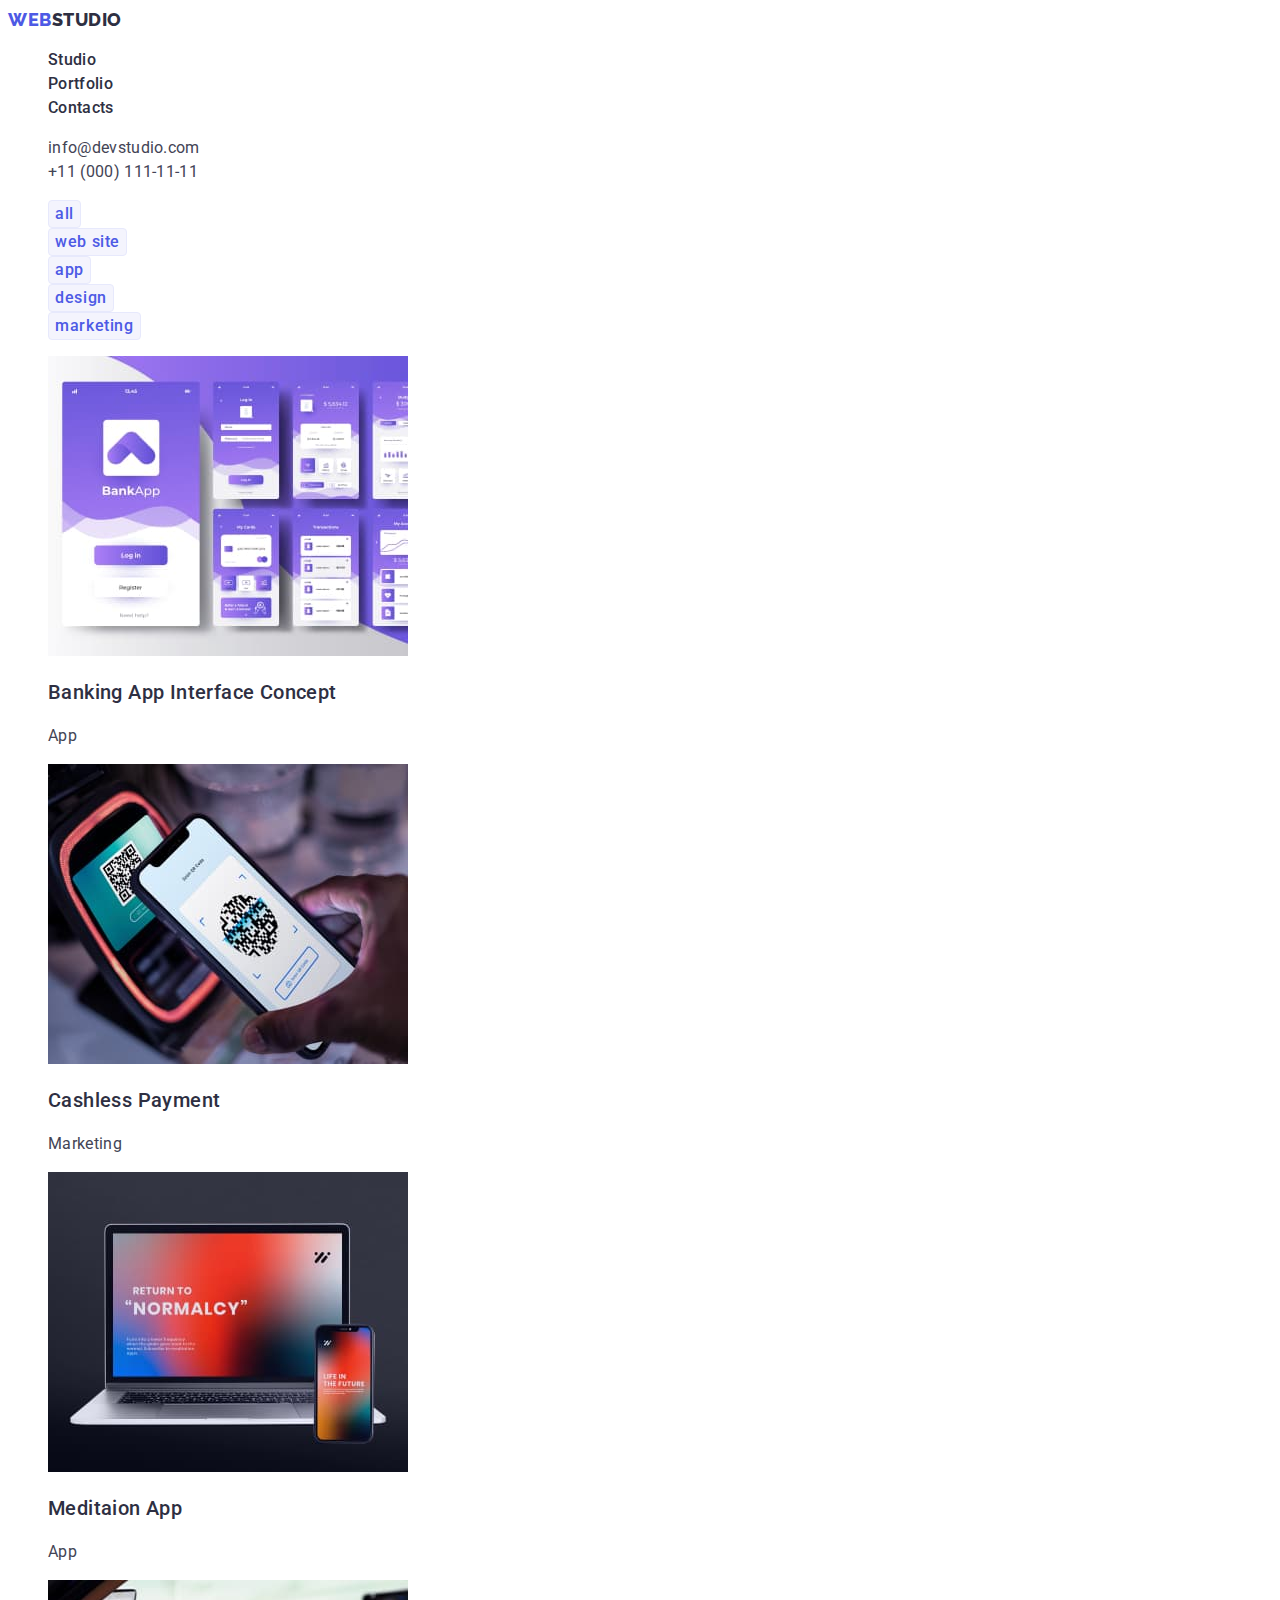
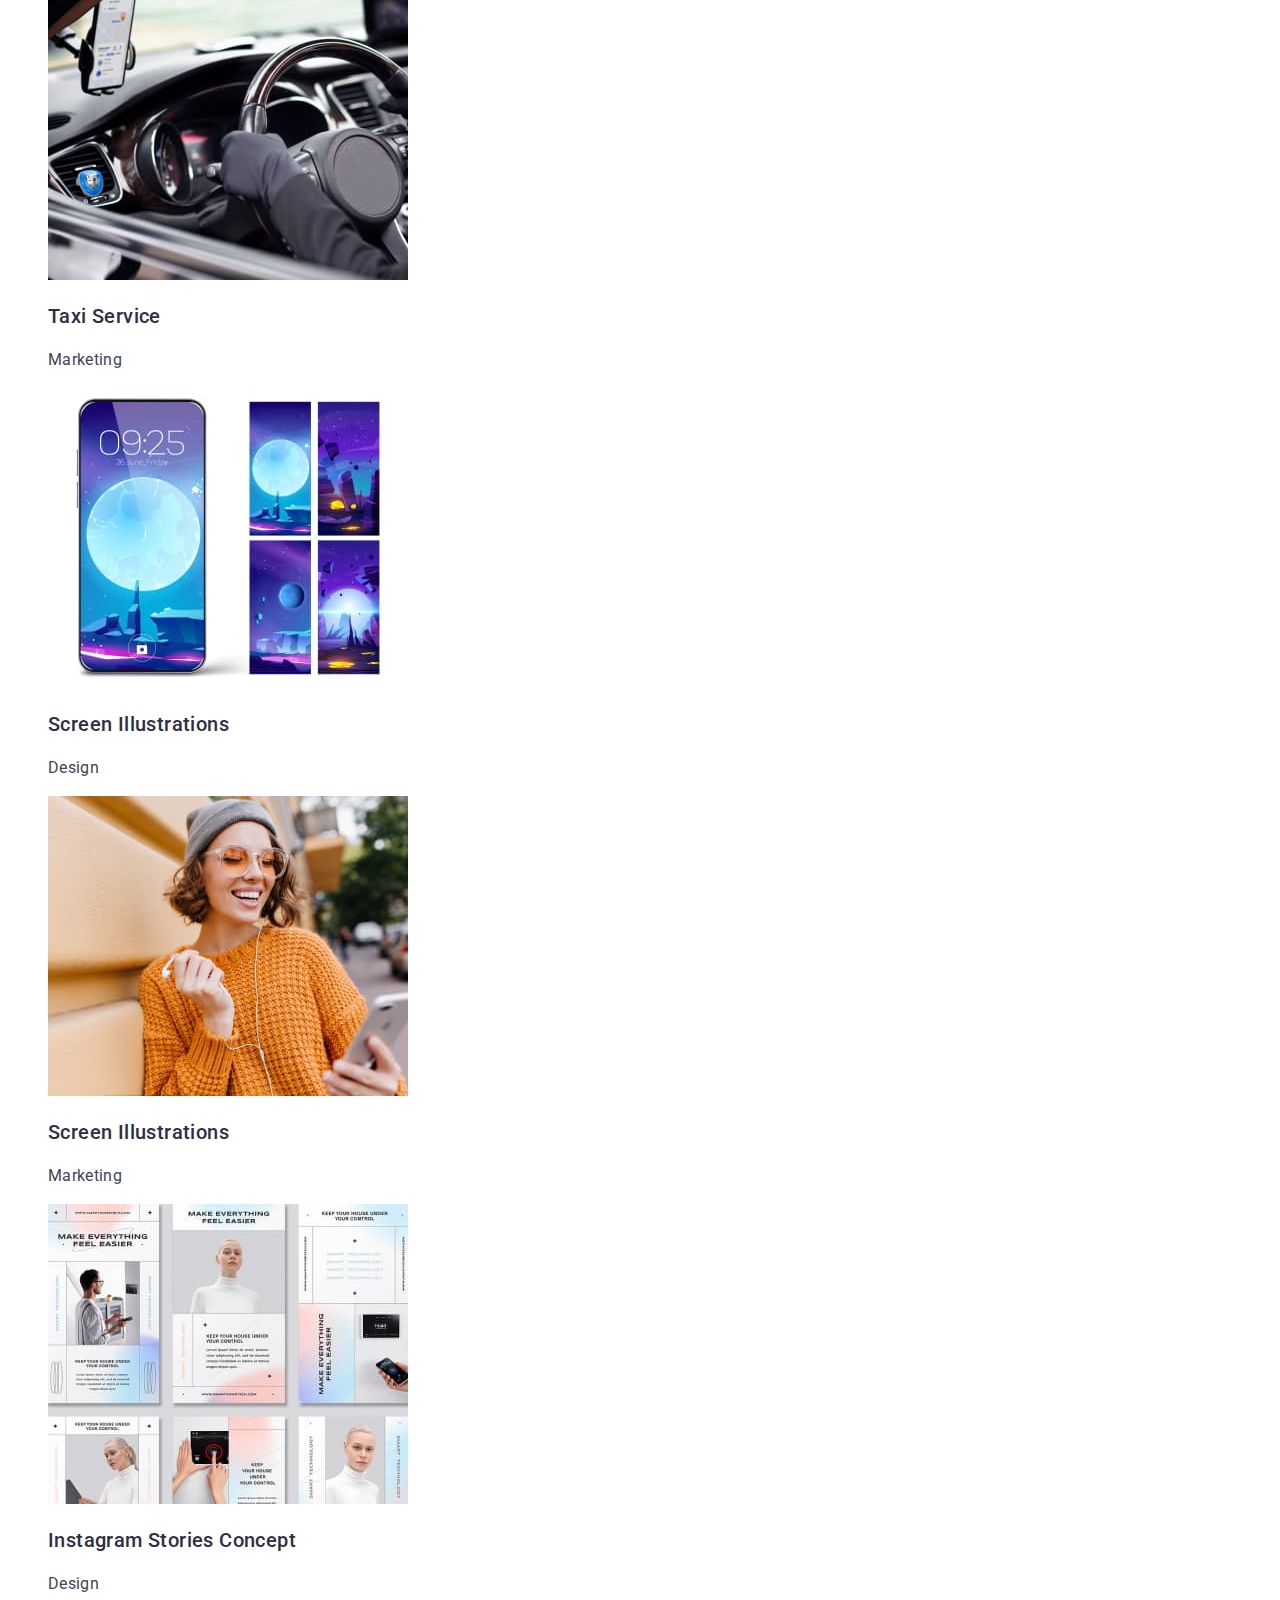
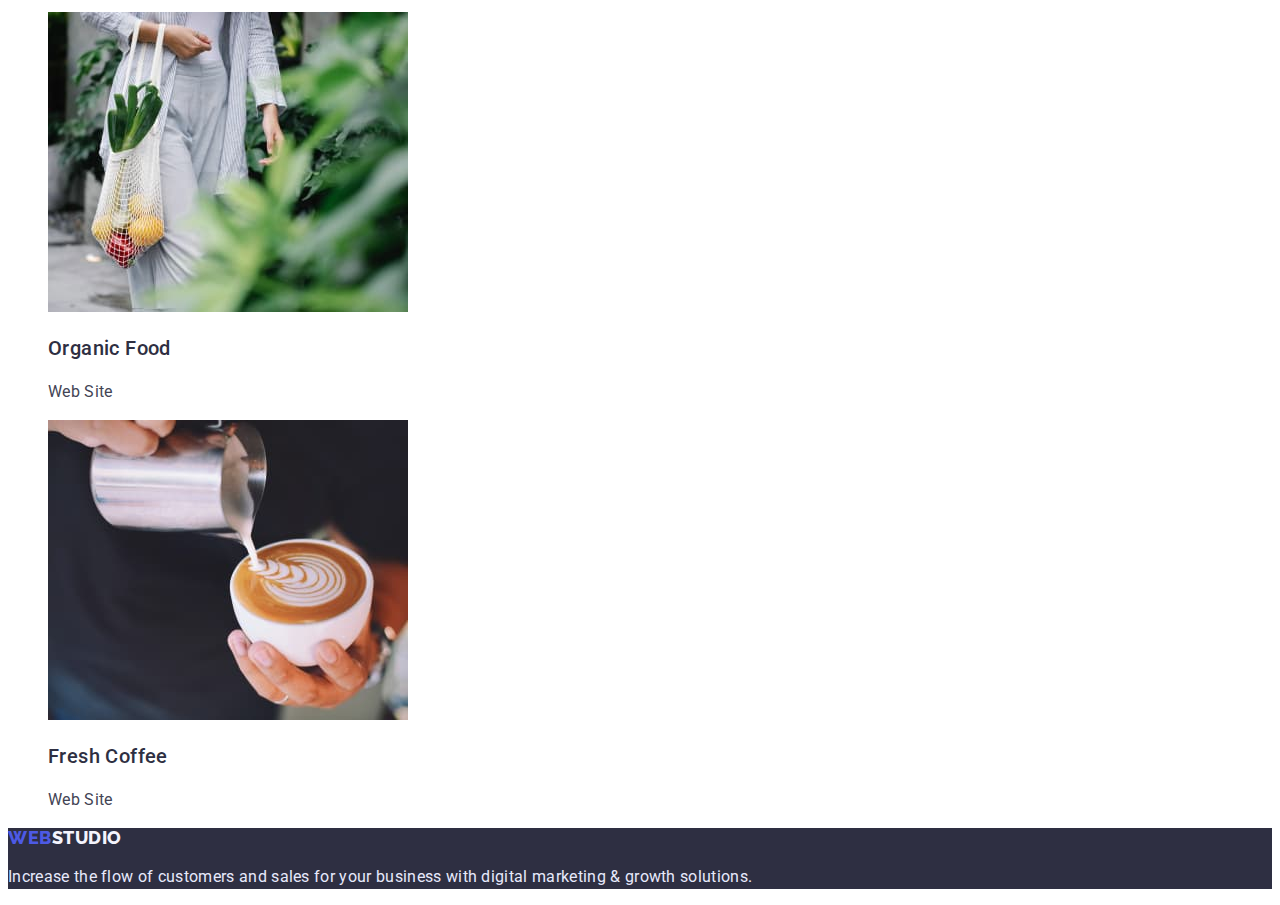
==== portfolio.html @ c7d8d685 "cloned home work 2" ====
<!DOCTYPE html>
<html lang="en">
<head>
    <meta charset="UTF-8">
    <meta http-equiv="X-UA-Compatible" content="IE=edge">
    <meta name="viewport" content="width=device-width, initial-scale=1.0">
    <title>Portfolio</title>
    <link rel="preconnect" href="https://fonts.googleapis.com">
    <link rel="preconnect" href="https://fonts.gstatic.com" crossorigin>
    <link href="https://fonts.googleapis.com/css2?family=Raleway:wght@700;800&family=Roboto:wght@400;500;700&display=swap" rel="stylesheet">
    <link rel="stylesheet" href="./css/style.css">
</head>
<body>

    <!-- HEADER -->

    <header class="header">
        <nav class="header-navigation">
            <a class="header-logo link" href="">
                <span class="header-logo-web">Web</span>Studio
            </a>
            <ul class="header-list list">
                <li class="header-item">
                    <a class="header-link link" href="./index.html">Studio</a>
                </li>
                <li class="header-item">
                    <a class="header-link link" href="./portfolio.html">Portfolio</a>
                </li>
                <li class="header-item">
                    <a class="header-link link" href="">Contacts</a>
                </li>
            </ul>
        </nav>
        <address class="header-contacts">
            <ul class="header-contacts-list list">
                <li class="header-contacts-item">
                    <a class="header-contacts-link link" href="mailto:info@devstudio.com">info@devstudio.com</a>
                </li>
                <li class="header-contacts-item">
                    <a class="header-contacts-link link" href="tel:+110001111111">+11 (000) 111-11-11</a>
                </li>
            </ul>
        </address>
        <main>
            <section>
                <ul class="filter list">
                    <li class="filter-item">
                        <button class="filter-btn" type="button">all</button> 
                    </li>
                    <li class="filter-item">
                        <button class="filter-btn" type="button">web site</button> 
                    </li>
                    <li class="filter-item">
                        <button class="filter-btn" type="button">app</button> 
                    </li>
                    <li class="filter-item">
                        <button class="filter-btn" type="button">design</button> 
                    </li>
                    <li class="filter-item">
                        <button class="filter-btn" type="button">marketing</button> 
                    </li>
                </ul>
                <ul class="filter-cards list">
                    <li class="filter-cards-item">
                        <img src="./images/portfolio-photo/1.jpg" alt="seven scrins">
                        <h3 class="filter-cards-title">Banking App Interface Concept</h3>
                        <p class="filter-cards-text">App</p>
                    </li>
                    <li class="filter-cards-item">
                        <img src="./images/portfolio-photo/2.jpg" alt="qr code scaner" width="360" height="300">
                        <h3 class="filter-cards-title">Cashless Payment</h3>
                        <p class="filter-cards-text">Marketing</p>
                    </li>
                    <li class="filter-cards-item">
                        <img src="./images/portfolio-photo/3.jpg" alt="laptop and phone" width="360" height="300">
                        <h3 class="filter-cards-title">Meditaion App</h3>
                        <p class="filter-cards-text">App</p>
                    </li>
                    <li class="filter-cards-item">
                        <img src="./images/portfolio-photo/4.jpg" alt="car and phone" width="360" height="300">
                        <h3 class="filter-cards-title">Taxi Service</h3>
                        <p class="filter-cards-text">Marketing</p>
                    </li>
                    <li class="filter-cards-item">
                        <img src="./images/portfolio-photo/5.jpg" alt="phone and screens" width="360" height="300">
                        <h3 class="filter-cards-title">Screen Illustrations</h3>
                        <p class="filter-cards-text">Design</p>
                    </li>
                    <li class="filter-cards-item">
                        <img src="./images/portfolio-photo/6.jpg" alt="women watch in phone" width="360" height="300">
                        <h3 class="filter-cards-title">Screen Illustrations</h3>
                        <p class="filter-cards-text">Marketing</p>
                    </li>
                    <li class="filter-cards-item">
                        <img src="./images/portfolio-photo/7.jpg" alt="Instagram stories content" width="360" height="300">
                        <h3 class="filter-cards-title">Instagram Stories Concept</h3>
                        <p class="filter-cards-text">Design</p>
                    </li>
                    <li class="filter-cards-item">
                        <img src="./images/portfolio-photo/8.jpg" alt="fruits organic" width="360" height="300">
                        <h3 class="filter-cards-title">Organic Food</h3>
                        <p class="filter-cards-text">Web Site</p>
                    </li>
                    <li class="filter-cards-item">
                        <img src="./images/portfolio-photo/9.jpg" alt="cup of coffee" width="360" height="300" >
                        <h3 class="filter-cards-title">Fresh Coffee</h3>
                        <p class="filter-cards-text">Web Site</p>
                    </li>
                </ul>
            </section>
        </main>

        <!-- FOOTER -->

        <footer class="footer">
        <a class="footer-logo link" href="./index.html">
            <span class="footer-logo-web">Web</span><span class="fooret-logo-studio">Studio</span> 
        </a>
        <p class="footer-text">
            Increase the flow of customers and sales for your business with digital marketing & growth solutions.
        </p>
        </footer>
</body>
</html>
---- css/style.css ----
body {
    font-family: 'roboto', sans-serif;
    color:var(--primary-text-color);
} 

:root{
    --primary-title-color:#2E2F42;
    --secondary-title-color: #fff;
    --accent-color:#4D5AE5;
    --primary-text-color: #434455;
    --secondary-text-color: #fff;
    --primary-background-color: #fff;
    --secondary-background-color: #2E2F42;
    --primary-btn-color:  #F4F4FD;
    --accent-btn-color: #404BBF;
    
}

.list {
    list-style: none;
}

.link {
    text-decoration: none;
}

.visually-hidden {
    position: absolute;
    width: 1px;
    height: 1px;
    margin: -1px;
    border: 0;
    padding: 0;
    
    white-space: nowrap;
    clip-path: inset(100%);
    clip: rect(0 0 0 0);
    overflow: hidden;
}

/* ------------------------- HEADER ------------------------- */

.header {
}
.header-navigation {
}

.header-logo {
font-family: 'Raleway', sans-serif;
font-style: normal;
font-weight: 800;
font-size: 18px;
line-height: 1.33;
letter-spacing: 0.03em;
text-transform: uppercase;
color: var(--primary-title-color);
}
.header-logo-web{
    color: var(--accent-color);
}
.header-list {
}
.header-item {
}
.header-link {
    font-weight: 500;
    font-size: 16px;
    line-height: 1.5;
    letter-spacing: 0.02em;
    color: var(--primary-title-color);
}

.header-link:focus,
.header-link:hover {
    color:var(--accent-color);
}

.header-contacts {
}

.header-contacts-list {
}

.header-contacts-item {
}

.header-contacts-link {
    font-size: 16px;
    font-style: normal;
    line-height: 1.5;
    letter-spacing: 0.02em;
    color: var(--primary-text-color);
}

.header-contacts-link:focus,
.header-contacts-link:hover {
    color: var(--accent-color);
}

/* ------------------------- HERO------------------------- */

.hero {
    background-color: var(--secondary-background-color)
}

.hero-title {
    font-weight: 700;
    font-size: 56px;
    line-height: 1.07;
    letter-spacing: 0.02em;
    color: #FFFFFF;
}

.hero-btn {
    font-family: 'roboto', sans-serif;
    background-color: #4D5AE5;
    cursor: pointer;
    font-weight: 500;
    font-size: 16px;
    line-height: 1.5;
    letter-spacing: 0.04em;
    color: #FFFFFF;
}

/* ------------------------- OUR FEATURES ------------------------- */

.our-features {

}
.our-features-title {
}
.our-features-list {
    padding: 0;
}
.list {
}
.our-features-item {
}
.our-features-secondary-title {
    font-weight: 500;
    font-size: 20px;
    line-height: 1.2;
    letter-spacing: 0.02em;
    color: var(--primary-title-color);
}
.our-features-text {
    font-size: 16px;
    line-height: 1.5;
    letter-spacing: 0.02em;
}

/* ------------------------- WHAT ARE WE DOING ------------------------- */

.what-are-we-doing {
}
.what-are-we-doing-title {
    font-weight: 700;
    font-size: 36px;
    line-height: 1.11;
    letter-spacing: 0.02em;
    text-transform: capitalize;
    color: var(--primary-title-color);
}
.what-are-we-doing-list {
}
.what-are-we-doing-item {
}

/* ------------------------- OUR TEAM ------------------------- */
.our-team {
    background-color: #F4F4FD;;
}
.our-team-title {
    font-weight: 700;
    font-size: 36px;
    line-height: 1.11;
    letter-spacing: 0.02em;
    text-transform: capitalize;
    color: var(--primary-title-color);
}
.our-team-list {
}
.our-team-item {
    background-color: var(--primary-background-color);
}
.our-team-secondary-title {
    font-weight: 500;
    font-size: 20px;
    line-height: 1.2;
    letter-spacing: 0.02em;
    color: var(--primary-title-color);
}
.our-team-text {
    font-size: 16px;
    line-height: 1.5;
    letter-spacing: 0.02em;
}

/* ------------------------- FOOTER ------------------------- */
.footer {
    background-color: var(--secondary-background-color);
}
.footer-logo {
    font-family: 'Raleway';
    font-weight: 800;
    font-size: 18px;
    line-height: 1.16;
    letter-spacing: 0.03em;
    text-transform: uppercase;

}
.footer-logo-web { 
    color: #4D5AE5;
}
.fooret-logo-studio {
    color: #F4F4FD;

}
.footer-text {
    font-size: 16px;
    line-height: 1.5;
    letter-spacing: 0.02em;
    color: #E7E9FC;
}

/* ------------------------------- PORTFOLIO ------------------------------- */
.filter {
}
.filter-item {
}
.filter-btn {
    font-family: 'roboto', sans-serif;
    background: var(--primary-btn-color);
    border: 1px solid #E7E9FC;
    border-radius: 4px;
    font-weight: 500;
    font-size: 16px;
    line-height: 1.5;
    letter-spacing: 0.04em;
    color: #4D5AE5;
    cursor: pointer;
}

.filter-btn:hover,
.filter-btn:focus {
    background-color: var(--accent-btn-color);
    color: #fff;
}
.filter-cards {
}
.filter-cards-item {
}
.filter-cards-title {
    font-weight: 500;
    font-size: 20px;
    line-height: 1.2;
    letter-spacing: 0.02em;
    color: var(--primary-title-color);
}
.filter-cards-text {
    font-size: 16px;
    line-height: 1.5;
    letter-spacing: 0.02em;
}
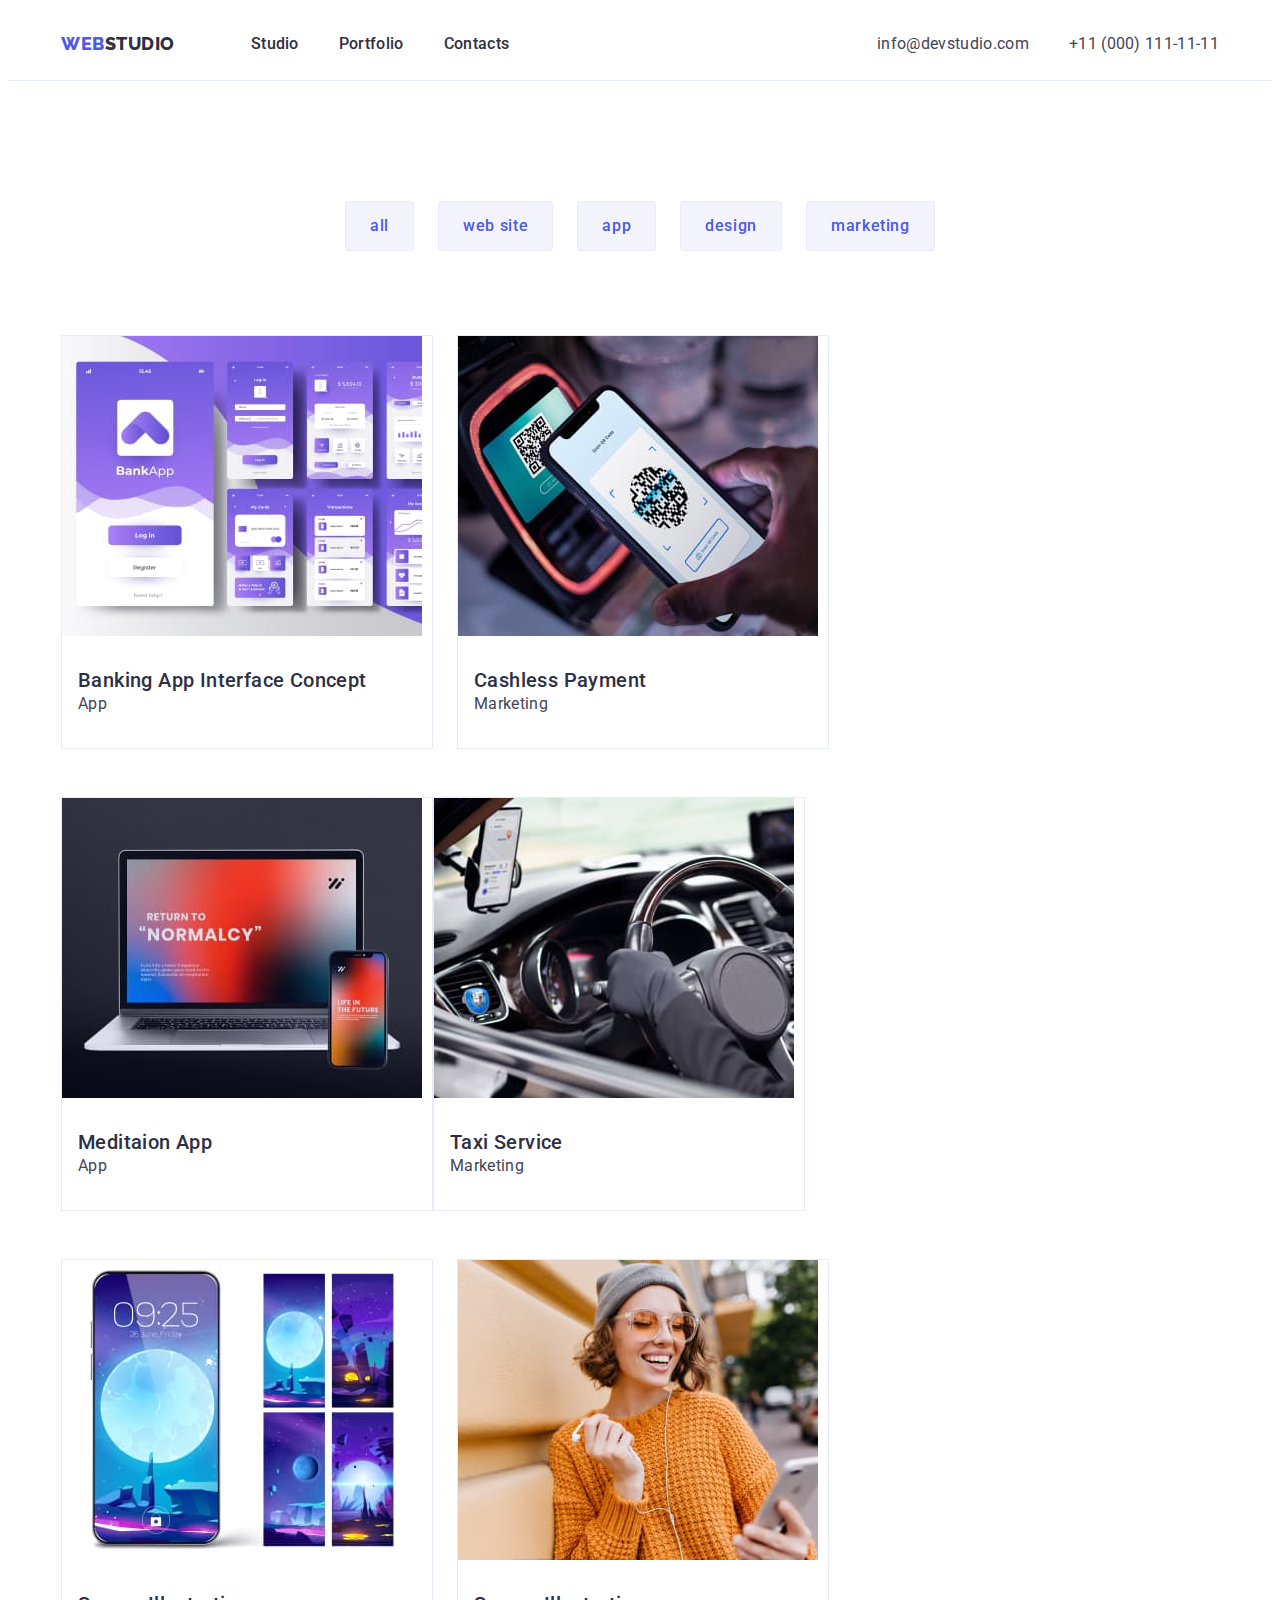
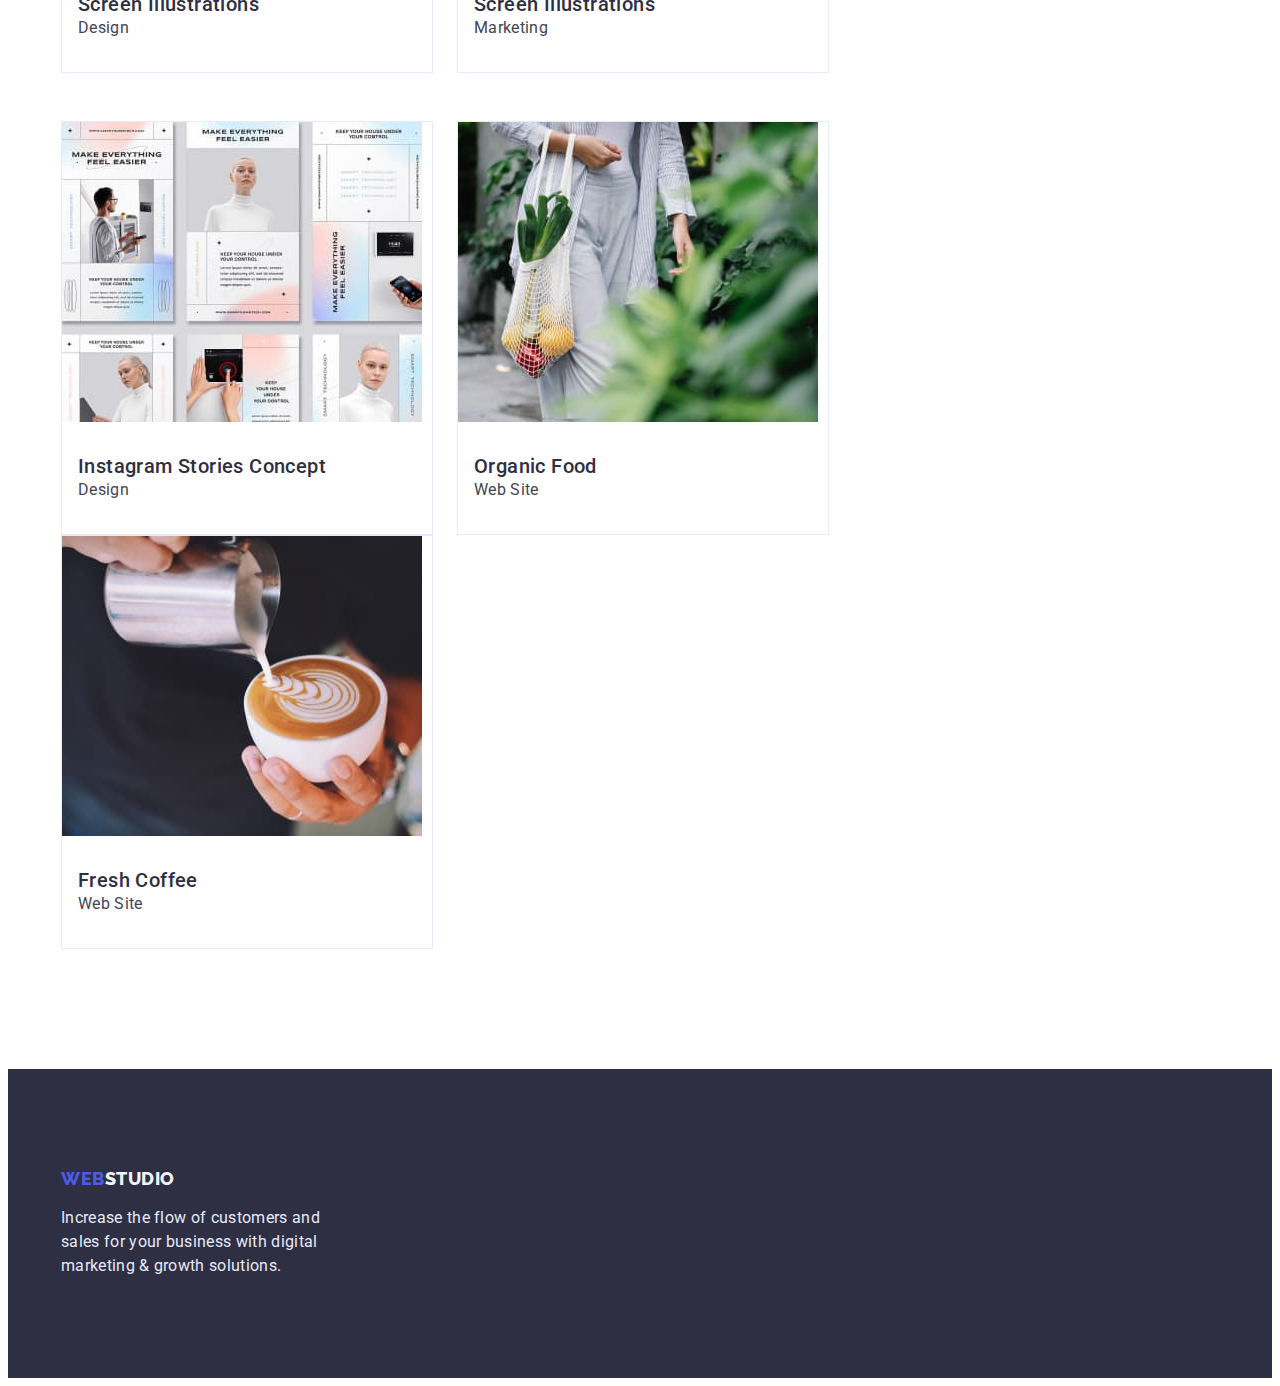
==== commit fb9eabb2: "fixed homework 3" ====
--- a/portfolio.html
+++ b/portfolio.html
@@ -8,117 +8,133 @@
     <link rel="preconnect" href="https://fonts.googleapis.com">
     <link rel="preconnect" href="https://fonts.gstatic.com" crossorigin>
     <link href="https://fonts.googleapis.com/css2?family=Raleway:wght@700;800&family=Roboto:wght@400;500;700&display=swap" rel="stylesheet">
+    <link rel="stylesheet" href="https://cdnjs.cloudflare.com/ajax/libs/modern-normalize/1.1.0/modern-normalize.min.css" integrity="sha512-wpPYUAdjBVSE4KJnH1VR1HeZfpl1ub8YT/NKx4PuQ5NmX2tKuGu6U/JRp5y+Y8XG2tV+wKQpNHVUX03MfMFn9Q==" crossorigin="anonymous" referrerpolicy="no-referrer" />
     <link rel="stylesheet" href="./css/style.css">
 </head>
 <body>
 
     <!-- HEADER -->
-
     <header class="header">
-        <nav class="header-navigation">
-            <a class="header-logo link" href="">
-                <span class="header-logo-web">Web</span>Studio
-            </a>
-            <ul class="header-list list">
-                <li class="header-item">
-                    <a class="header-link link" href="./index.html">Studio</a>
-                </li>
-                <li class="header-item">
-                    <a class="header-link link" href="./portfolio.html">Portfolio</a>
-                </li>
-                <li class="header-item">
-                    <a class="header-link link" href="">Contacts</a>
-                </li>
-            </ul>
-        </nav>
-        <address class="header-contacts">
-            <ul class="header-contacts-list list">
-                <li class="header-contacts-item">
-                    <a class="header-contacts-link link" href="mailto:info@devstudio.com">info@devstudio.com</a>
-                </li>
-                <li class="header-contacts-item">
-                    <a class="header-contacts-link link" href="tel:+110001111111">+11 (000) 111-11-11</a>
-                </li>
-            </ul>
-        </address>
+        <div class="container header-container">
+            <nav class="header-navigation">
+                <a class="header-logo link" href="">
+                    <span class="header-logo-web">Web</span>Studio
+                </a>
+                <ul class="header-list list">
+                    <li class="header-item"><a class="header-link link" href="./index.html">Studio</a></li>
+                    <li class="header-item"><a class="header-link link" href="./portfolio.html">Portfolio</a></li>
+                    <li class="header-item"><a class="header-link link" href="">Contacts</a></li>
+                </ul>
+            </nav>
+            <address class="header-contacts">
+                <ul class="header-contacts-list list">
+                    <li class="header-contacts-item"><a class="header-contacts-link link" href="mailto:info@devstudio.com">info@devstudio.com</a></li>
+                    <li class="header-contacts-item"><a class="header-contacts-link link" href="tel:+110001111111">+11 (000) 111-11-11</a></li>
+                </ul>
+            </address>
+            </div>
+    </header>
         <main>
-            <section>
-                <ul class="filter list">
-                    <li class="filter-item">
-                        <button class="filter-btn" type="button">all</button> 
-                    </li>
-                    <li class="filter-item">
-                        <button class="filter-btn" type="button">web site</button> 
-                    </li>
-                    <li class="filter-item">
-                        <button class="filter-btn" type="button">app</button> 
-                    </li>
-                    <li class="filter-item">
-                        <button class="filter-btn" type="button">design</button> 
-                    </li>
-                    <li class="filter-item">
-                        <button class="filter-btn" type="button">marketing</button> 
-                    </li>
-                </ul>
-                <ul class="filter-cards list">
-                    <li class="filter-cards-item">
-                        <img src="./images/portfolio-photo/1.jpg" alt="seven scrins">
-                        <h3 class="filter-cards-title">Banking App Interface Concept</h3>
-                        <p class="filter-cards-text">App</p>
-                    </li>
-                    <li class="filter-cards-item">
-                        <img src="./images/portfolio-photo/2.jpg" alt="qr code scaner" width="360" height="300">
-                        <h3 class="filter-cards-title">Cashless Payment</h3>
-                        <p class="filter-cards-text">Marketing</p>
-                    </li>
-                    <li class="filter-cards-item">
-                        <img src="./images/portfolio-photo/3.jpg" alt="laptop and phone" width="360" height="300">
-                        <h3 class="filter-cards-title">Meditaion App</h3>
-                        <p class="filter-cards-text">App</p>
-                    </li>
-                    <li class="filter-cards-item">
-                        <img src="./images/portfolio-photo/4.jpg" alt="car and phone" width="360" height="300">
-                        <h3 class="filter-cards-title">Taxi Service</h3>
-                        <p class="filter-cards-text">Marketing</p>
-                    </li>
-                    <li class="filter-cards-item">
-                        <img src="./images/portfolio-photo/5.jpg" alt="phone and screens" width="360" height="300">
-                        <h3 class="filter-cards-title">Screen Illustrations</h3>
-                        <p class="filter-cards-text">Design</p>
-                    </li>
-                    <li class="filter-cards-item">
-                        <img src="./images/portfolio-photo/6.jpg" alt="women watch in phone" width="360" height="300">
-                        <h3 class="filter-cards-title">Screen Illustrations</h3>
-                        <p class="filter-cards-text">Marketing</p>
-                    </li>
-                    <li class="filter-cards-item">
-                        <img src="./images/portfolio-photo/7.jpg" alt="Instagram stories content" width="360" height="300">
-                        <h3 class="filter-cards-title">Instagram Stories Concept</h3>
-                        <p class="filter-cards-text">Design</p>
-                    </li>
-                    <li class="filter-cards-item">
-                        <img src="./images/portfolio-photo/8.jpg" alt="fruits organic" width="360" height="300">
-                        <h3 class="filter-cards-title">Organic Food</h3>
-                        <p class="filter-cards-text">Web Site</p>
-                    </li>
-                    <li class="filter-cards-item">
-                        <img src="./images/portfolio-photo/9.jpg" alt="cup of coffee" width="360" height="300" >
-                        <h3 class="filter-cards-title">Fresh Coffee</h3>
-                        <p class="filter-cards-text">Web Site</p>
-                    </li>
-                </ul>
+            <section class="filter section">
+                <div class="container filter-container">
+                    <ul class="filter-list list">
+                        <li class="filter-item">
+                            <button class="filter-btn" type="button">all</button> 
+                        </li>
+                        <li class="filter-item">
+                            <button class="filter-btn" type="button">web site</button> 
+                        </li>
+                        <li class="filter-item">
+                            <button class="filter-btn" type="button">app</button> 
+                        </li>
+                        <li class="filter-item">
+                            <button class="filter-btn" type="button">design</button> 
+                        </li>
+                        <li class="filter-item">
+                            <button class="filter-btn" type="button">marketing</button> 
+                        </li>
+                    </ul>
+                    <ul class="filter-cards list">
+                        <li class="filter-cards-item">
+                            <img class="filter-cards-img" src="./images/portfolio-photo/1.jpg" alt="seven scrins">
+                            <div class="filret-card-item-wrap">
+                                <h3 class="filter-cards-title">Banking App Interface Concept</h3>
+                                <p class="filter-cards-text">App</p>
+                            </div>
+                        </li>
+                        <li class="filter-cards-item">
+                            <img class="filter-cards-img" src="./images/portfolio-photo/2.jpg" alt="qr code scaner" width="360" height="300">
+                            <div class="filret-card-item-wrap">
+                                <h3 class="filter-cards-title">Cashless Payment</h3>
+                                <p class="filter-cards-text">Marketing</p>
+                            </div>
+                        </li>
+                        <li class="filter-cards-item">
+                            <img class="filter-cards-img" src="./images/portfolio-photo/3.jpg" alt="laptop and phone" width="360" height="300">
+                            <div class="filret-card-item-wrap">
+                                <h3 class="filter-cards-title">Meditaion App</h3>
+                                <p class="filter-cards-text">App</p>
+                            </div>
+                        </li>
+                        <li class="filter-cards-item">
+                            <img class="filter-cards-img" src="./images/portfolio-photo/4.jpg" alt="car and phone" width="360" height="300">
+                            <div class="filret-card-item-wrap">
+                                <h3 class="filter-cards-title">Taxi Service</h3>
+                                <p class="filter-cards-text">Marketing</p>
+                            </div>
+                        </li>
+                        <li class="filter-cards-item">
+                            <img class="filter-cards-img" src="./images/portfolio-photo/5.jpg" alt="phone and screens" width="360" height="300">
+                            <div class="filret-card-item-wrap">
+                                <h3 class="filter-cards-title">Screen Illustrations</h3>
+                                <p class="filter-cards-text">Design</p>
+                            </div>
+                        </li>
+                        <li class="filter-cards-item">
+                            <img class="filter-cards-img" src="./images/portfolio-photo/6.jpg" alt="women watch in phone" width="360" height="300">
+                            <div class="filret-card-item-wrap">
+                                <h3 class="filter-cards-title">Screen Illustrations</h3>
+                                <p class="filter-cards-text">Marketing</p>
+                            </div>
+                        </li>
+                        <li class="filter-cards-item">
+                            <img class="filter-cards-img" src="./images/portfolio-photo/7.jpg" alt="Instagram stories content" width="360" height="300">
+                            <div class="filret-card-item-wrap">
+                                <h3 class="filter-cards-title">Instagram Stories Concept</h3>
+                                <p class="filter-cards-text">Design</p>
+                            </div>
+                        </li>
+                        <li class="filter-cards-item">
+                            <img class="filter-cards-img" src="./images/portfolio-photo/8.jpg" alt="fruits organic" width="360" height="300">
+                            <div class="filret-card-item-wrap">
+                                <h3 class="filter-cards-title">Organic Food</h3>
+                                <p class="filter-cards-text">Web Site</p>
+                            </div>
+                        </li>
+                        <li class="filter-cards-item">
+                            <img class="filter-cards-img" src="./images/portfolio-photo/9.jpg" alt="cup of coffee" width="360" height="300" >
+                            <div class="filret-card-item-wrap">
+                                <h3 class="filter-cards-title">Fresh Coffee</h3>
+                                <p class="filter-cards-text">Web Site</p>
+                            </div>
+                        </li>
+                    </ul>
+                </div>
             </section>
         </main>
 
-        <!-- FOOTER -->
-
-        <footer class="footer">
-        <a class="footer-logo link" href="./index.html">
-            <span class="footer-logo-web">Web</span><span class="fooret-logo-studio">Studio</span> 
-        </a>
-        <p class="footer-text">
-            Increase the flow of customers and sales for your business with digital marketing & growth solutions.
-        </p>
-        </footer>
+<!-- FOOTER -->
+<footer class="footer">
+    <div class="container">
+        <div class="footer-wrapp">
+            <a class="footer-logo link" href="./index.html">
+                <span class="footer-logo-web">Web</span><span class="fooret-logo-studio">Studio</span> 
+            </a>
+            <p class="footer-text">
+                Increase the flow of customers and sales for your business with digital marketing & growth solutions.
+            </p>
+        </div>
+    </div>
+</footer>
 </body>
 </html>--- a/css/style.css
+++ b/css/style.css
@@ -1,8 +1,36 @@
 body {
     font-family: 'roboto', sans-serif;
     color:var(--primary-text-color);
-} 
-
+}
+h1,h2,h3,h4,h5,h6, p {
+    margin: 0;;
+}
+
+img {
+    display: block;
+}
+
+button {
+    cursor: pointer;
+}
+
+ul {
+    margin: 0;
+    padding-left: 0;
+}
+
+.container {
+    width: 1158px;
+    padding-left: 15px;
+    padding-right: 15px;
+    margin-left: auto;
+    margin-right: auto;
+}
+
+.section {
+    padding-top: 120px;
+    padding-bottom: 120px;
+}
 :root{
     --primary-title-color:#2E2F42;
     --secondary-title-color: #fff;
@@ -41,8 +69,17 @@
 /* ------------------------- HEADER ------------------------- */
 
 .header {
+    padding-top: 24px;
+    padding-bottom: 24px;
+    border-bottom: 1px solid #E7E9FC;
+}
+
+.header-container{
+    display: flex;
 }
 .header-navigation {
+    display: flex;
+    margin-right: auto;
 }
 
 .header-logo {
@@ -59,6 +96,9 @@
     color: var(--accent-color);
 }
 .header-list {
+    display: flex;
+    gap: 40px;
+    margin-left: 76px;
 }
 .header-item {
 }
@@ -79,6 +119,8 @@
 }
 
 .header-contacts-list {
+    display: flex;
+    gap: 40px;
 }
 
 .header-contacts-item {
@@ -100,7 +142,18 @@
 /* ------------------------- HERO------------------------- */
 
 .hero {
-    background-color: var(--secondary-background-color)
+    background-color: var(--secondary-background-color);
+    padding-top: 188px;
+    padding-bottom: 188px;
+}
+
+.hero-container{
+    display: flex;
+}
+
+.hero-wrapp{
+    margin: 0 auto;
+    width: 500px;
 }
 
 .hero-title {
@@ -109,6 +162,8 @@
     line-height: 1.07;
     letter-spacing: 0.02em;
     color: #FFFFFF;
+    text-align: center;
+    margin-bottom: 48px;
 }
 
 .hero-btn {
@@ -118,23 +173,36 @@
     font-weight: 500;
     font-size: 16px;
     line-height: 1.5;
-    letter-spacing: 0.04em;
+    letter-spacing: 0.04em; 
     color: #FFFFFF;
+    border: 1px solid var(--accent-btn-color);
+    padding: 16px 32px;
+    border-radius: 4px;
+
+    display: block;
+    margin: 0 auto;
 }
 
 /* ------------------------- OUR FEATURES ------------------------- */
 
 .our-features {
+    padding-bottom: 0;
 
 }
 .our-features-title {
+    
 }
 .our-features-list {
     padding: 0;
-}
-.list {
-}
+    display: flex;
+}
+
 .our-features-item {
+    width: 264px;
+    margin-left: 24px;
+}
+.our-features-item:first-child {
+    margin-left: 0;
 }
 .our-features-secondary-title {
     font-weight: 500;
@@ -142,6 +210,7 @@
     line-height: 1.2;
     letter-spacing: 0.02em;
     color: var(--primary-title-color);
+    margin-bottom: 8px;
 }
 .our-features-text {
     font-size: 16px;
@@ -160,15 +229,27 @@
     letter-spacing: 0.02em;
     text-transform: capitalize;
     color: var(--primary-title-color);
+    margin-bottom: 72px;
+    text-align: center;
 }
 .what-are-we-doing-list {
+    display: flex;
 }
 .what-are-we-doing-item {
+    width: calc((100% - 48px) / 3);
+    margin-left: 24px;
+}
+.what-are-we-doing-item:first-child {
+    margin-left: 0;
 }
 
 /* ------------------------- OUR TEAM ------------------------- */
 .our-team {
-    background-color: #F4F4FD;;
+    background-color: #F4F4FD;
+}
+
+.our-team-wrapp{
+
 }
 .our-team-title {
     font-weight: 700;
@@ -177,28 +258,45 @@
     letter-spacing: 0.02em;
     text-transform: capitalize;
     color: var(--primary-title-color);
+    text-align: center;
+    margin-bottom: 72px;
 }
 .our-team-list {
+    display: flex;
 }
 .our-team-item {
     background-color: var(--primary-background-color);
-}
+    margin-left: 24px;
+    text-align: center;
+}
+.our-team-item:first-child {
+    margin-left: 0;
+}
+
+.out-team-img {
+    margin-bottom: 32px;
+}
+
 .our-team-secondary-title {
     font-weight: 500;
     font-size: 20px;
     line-height: 1.2;
     letter-spacing: 0.02em;
     color: var(--primary-title-color);
+    margin-bottom: 8px;
 }
 .our-team-text {
     font-size: 16px;
     line-height: 1.5;
     letter-spacing: 0.02em;
+    margin-bottom: 32px;
 }
 
 /* ------------------------- FOOTER ------------------------- */
 .footer {
     background-color: var(--secondary-background-color);
+    padding-top: 100px;
+    padding-bottom: 100px;
 }
 .footer-logo {
     font-family: 'Raleway';
@@ -207,26 +305,39 @@
     line-height: 1.16;
     letter-spacing: 0.03em;
     text-transform: uppercase;
-
 }
 .footer-logo-web { 
     color: #4D5AE5;
 }
 .fooret-logo-studio {
     color: #F4F4FD;
+}
+.footer-wrapp{
 
 }
 .footer-text {
+    max-width: 264px;
     font-size: 16px;
     line-height: 1.5;
     letter-spacing: 0.02em;
     color: #E7E9FC;
+    margin-top: 16px;   
 }
 
 /* ------------------------------- PORTFOLIO ------------------------------- */
-.filter {
+.filter-container{  
+}
+
+.filter-list {
+    display: flex;
+    justify-content: center;
+    margin-bottom: 84px;
 }
 .filter-item {
+    margin-right: 24px;
+}
+.filter-item:last-child{
+    margin-right: 0;
 }
 .filter-btn {
     font-family: 'roboto', sans-serif;
@@ -238,7 +349,8 @@
     line-height: 1.5;
     letter-spacing: 0.04em;
     color: #4D5AE5;
-    cursor: pointer;
+
+    padding: 12px 24px;
 }
 
 .filter-btn:hover,
@@ -247,8 +359,28 @@
     color: #fff;
 }
 .filter-cards {
+    display: flex;
+    flex-wrap: wrap;
 }
 .filter-cards-item {
+    width: calc((100% - 48px) / 3);
+    border: 1px solid #E7E9FC;
+    margin-right: 24px;
+    margin-bottom: 48px;
+}
+
+.filret-card-item-wrap {
+    padding: 32px 16px;
+}
+
+.filter-cards-item:nth-child(3n) {
+    margin-right: 0;
+}
+.filter-cards-item:nth-child(n + 7) {
+    margin-bottom: 0;
+}
+
+.filter-cards-img {
 }
 .filter-cards-title {
     font-weight: 500;
